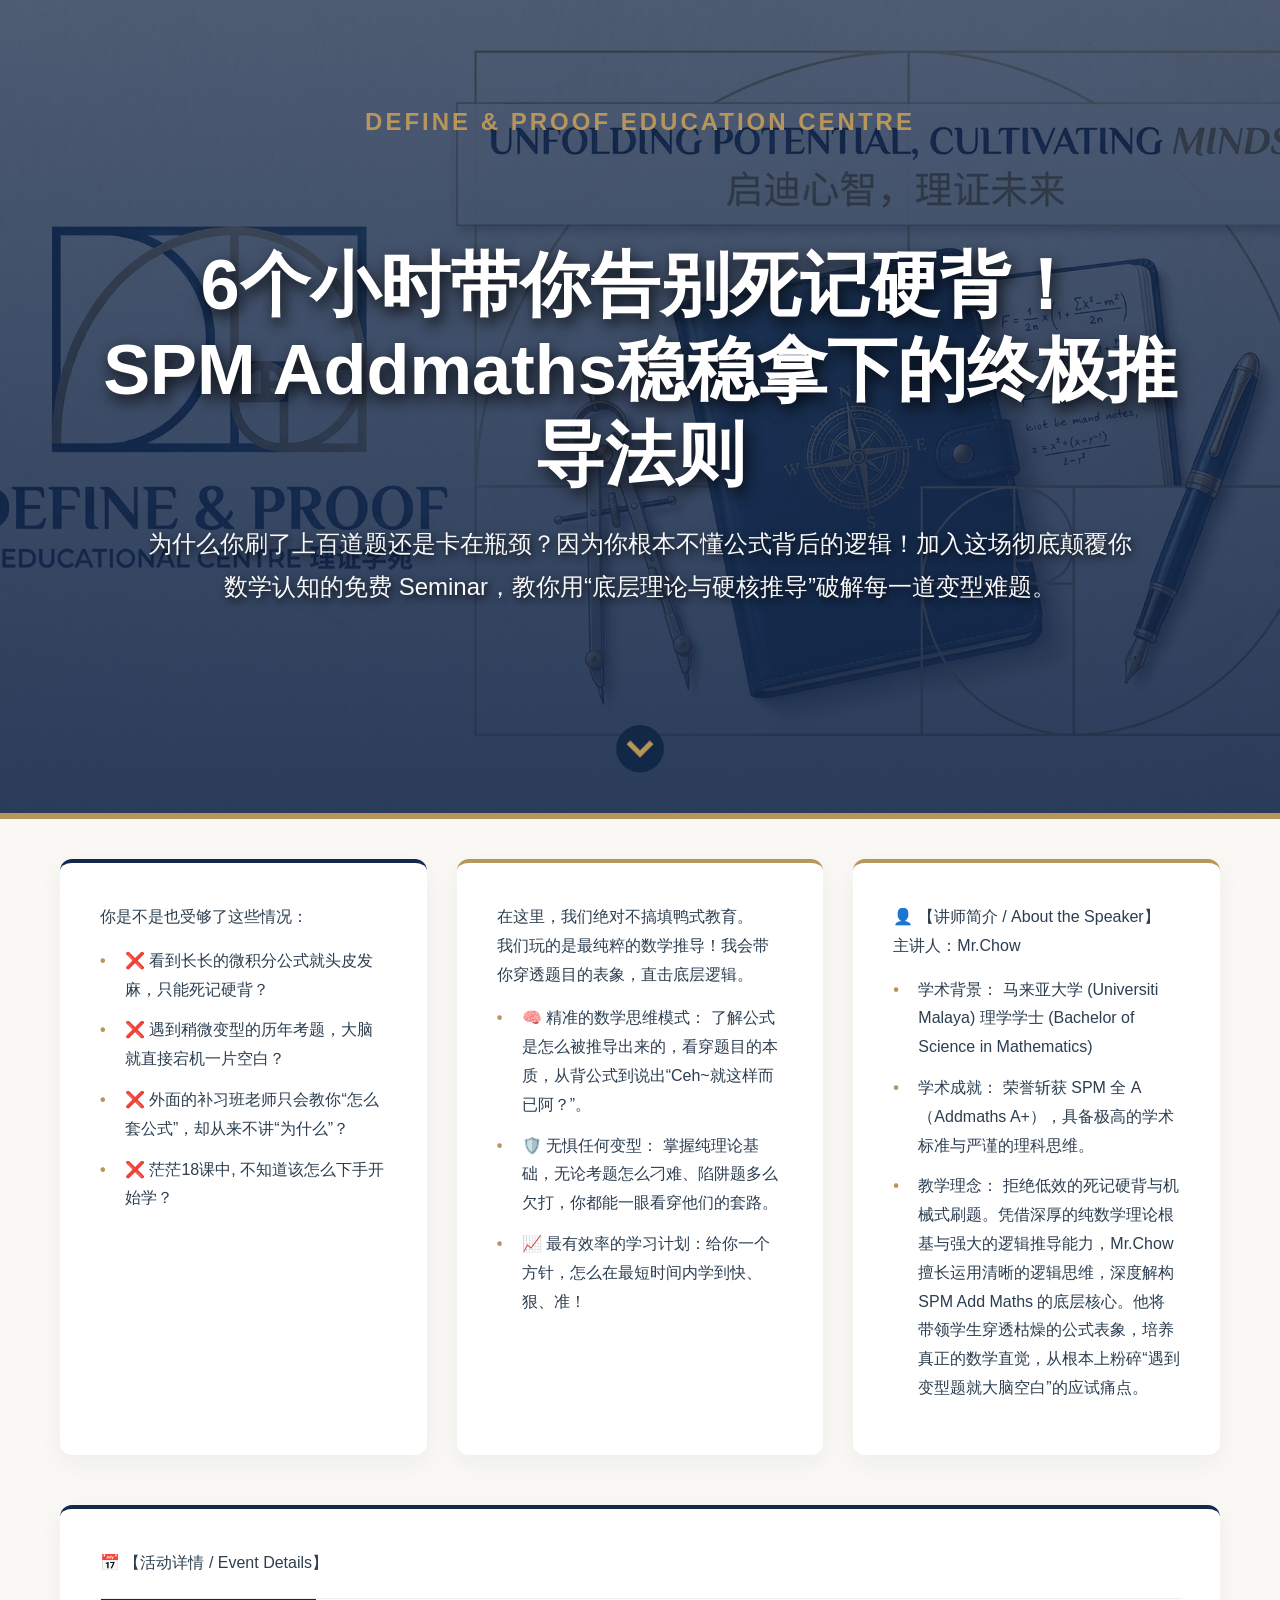
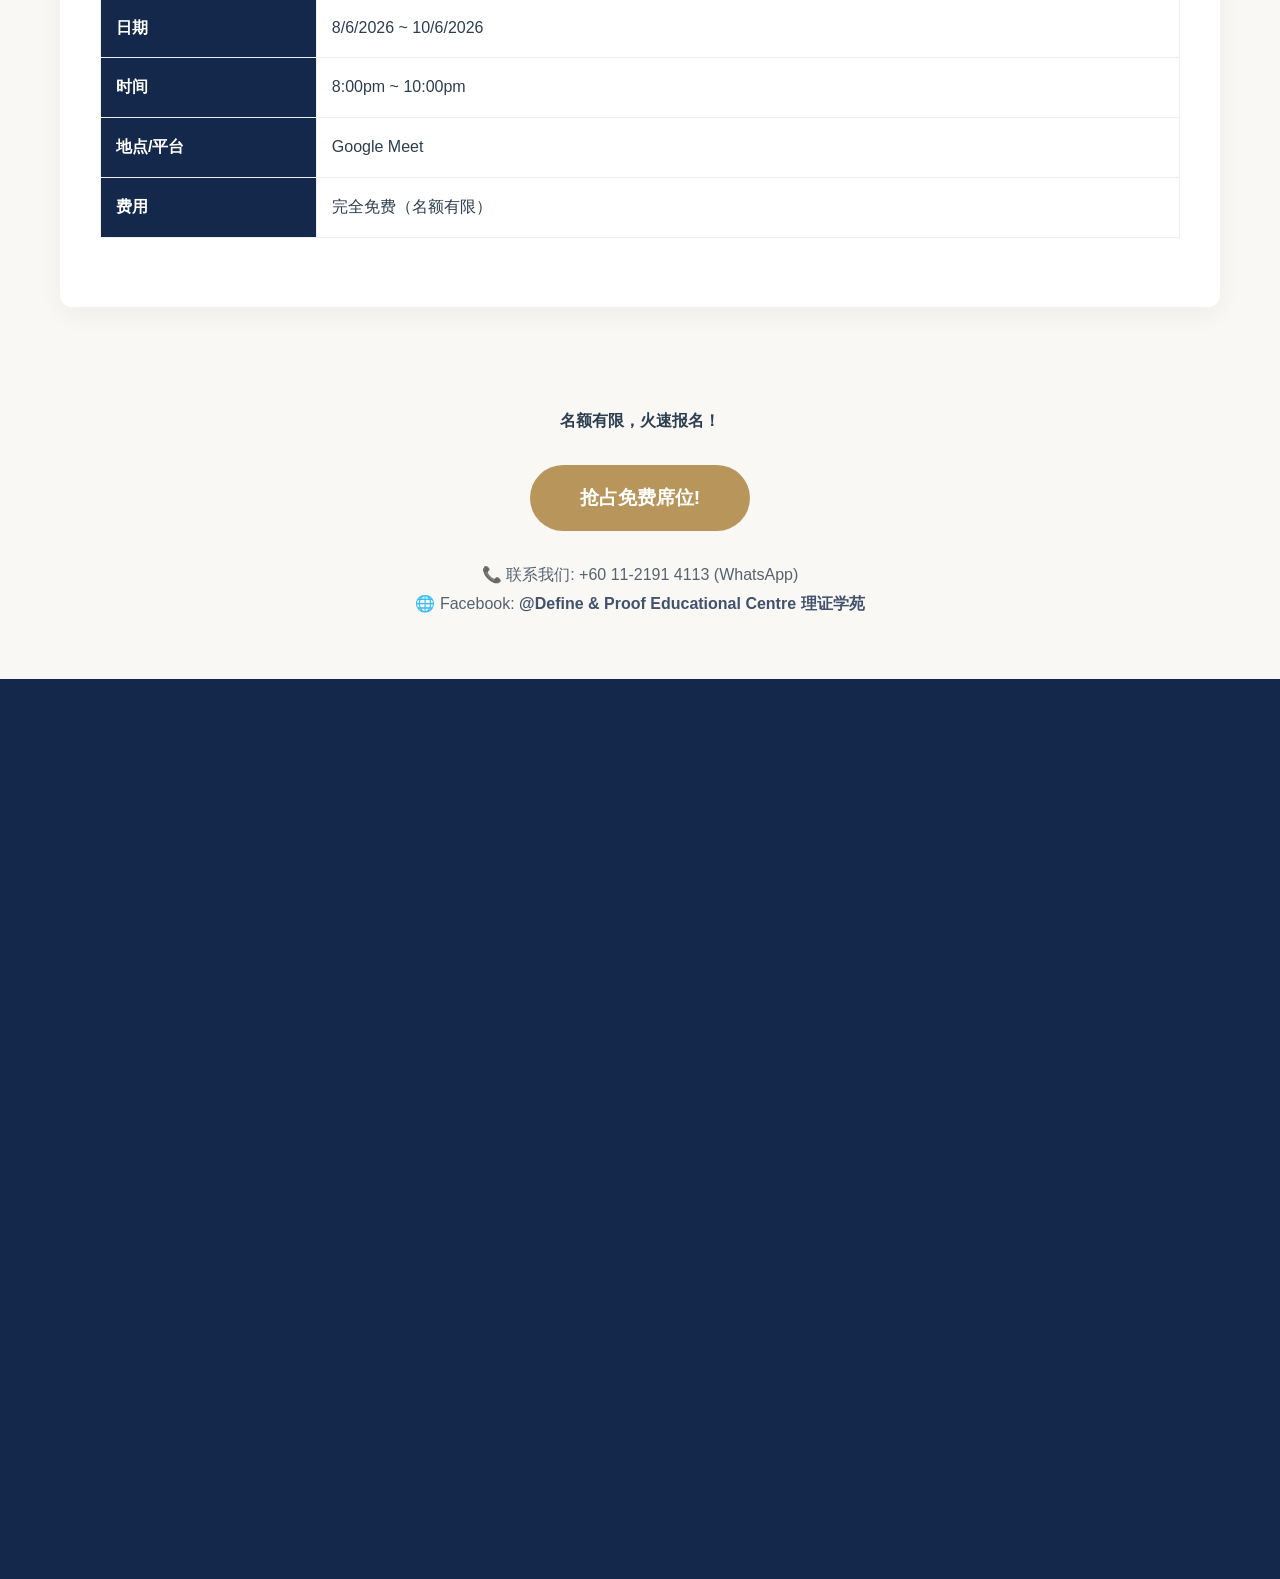
==== index.html @ 5e13ae8e "First Landing Website (Including database backend) The data of registrations are kept in a Google sh" ====
<!doctype html>
<html lang="zh">
    <head>
        <meta charset="UTF-8" />
        <meta name="viewport" content="width=device-width, initial-scale=1.0" />
        <title>DnP Education Centre 理证学苑</title>

        <link rel="stylesheet" href="style.css">
    </head>
    <body class="page-enter">
        <header>
            <h3 id="merchant">Define & Proof Education Centre</h3>
            <h2 id="slogan">6个小时带你告别死记硬背！<br>SPM Addmaths稳稳拿下的终极推导法则</h2>
            <h3 id="subtitle">为什么你刷了上百道题还是卡在瓶颈？因为你根本不懂公式背后的逻辑！加入这场彻底颠覆你数学认知的免费 Seminar，教你用“底层理论与硬核推导”破解每一道变型难题。</h3>
            <a href="#pain" class="scroll-down"><img src="images/arrow_button_img-removebg-preview.png" alt="scroll down" class="arrow-img"></a>
        </header>

        <main>
            <section id="pain">
                你是不是也受够了这些情况：
                <ul>
                    <li>
                        ❌ 看到长长的微积分公式就头皮发麻，只能死记硬背？
                    </li>
                    <li>
                        ❌ 遇到稍微变型的历年考题，大脑就直接宕机一片空白？
                    </li>
                    <li>
                        ❌ 外面的补习班老师只会教你“怎么套公式”，却从来不讲“为什么”？
                    </li>
                    <li>
                        ❌ 茫茫18课中, 不知道该怎么下手开始学？
                    </li>
                </ul>
            </section>
            <section id="solution">
                在这里，我们绝对不搞填鸭式教育。
                <br>我们玩的是最纯粹的数学推导！我会带你穿透题目的表象，直击底层逻辑。
                <ul>
                    <li>
                        🧠 精准的数学思维模式： 了解公式是怎么被推导出来的，看穿题目的本质，从背公式到说出“Ceh~就这样而已阿？”。
                    </li>
                    <li>
                        🛡️ 无惧任何变型： 掌握纯理论基础，无论考题怎么刁难、陷阱题多么欠打，你都能一眼看穿他们的套路。
                    </li>
                    <li>
                        📈 最有效率的学习计划：给你一个方针，怎么在最短时间内学到快、狠、准！
                    </li>
                </ul>
            </section>
            <section id="event">
                📅 【活动详情 / Event Details】
                <table border="3">
                    <tr>
                        <th>日期</th>
                        <td>8/6/2026 ~ 10/6/2026</tr>
                    </tr>
                    <tr>
                        <th>时间</th>
                        <td>8:00pm ~ 10:00pm</td>
                    </tr>
                    <tr>
                        <th>地点/平台</th>
                        <td>Google Meet</td>
                    </tr>
                    <tr>
                        <th>费用</th>
                        <td>完全免费（名额有限）</td>
                    </tr>
                </table><br>
            </section>
            <section id="speaker">
                👤 【讲师简介 / About the Speaker】
                主讲人：Mr.Chow
                <ul>
                    <li>
                        学术背景： 马来亚大学 (Universiti Malaya) 理学学士 (Bachelor of Science in Mathematics)
                    </li>
                    <li>
                        学术成就： 荣誉斩获 SPM 全 A（Addmaths A+），具备极高的学术标准与严谨的理科思维。
                    </li>
                    <li>
                        教学理念： 拒绝低效的死记硬背与机械式刷题。凭借深厚的纯数学理论根基与强大的逻辑推导能力，Mr.Chow 擅长运用清晰的逻辑思维，深度解构 SPM Add Maths 的底层核心。他将带领学生穿透枯燥的公式表象，培养真正的数学直觉，从根本上粉碎“遇到变型题就大脑空白”的应试痛点。
                    </li>
                </ul>
            </section>
        </main>
        <footer>
            <h4>名额有限，火速报名！</h4>
            <label>
                <button type="button" id="join"><a href="registration.html">抢占免费席位!</a></button>
            </label>

            <div class="contact-info">
                <p>📞 联系我们: +60 11-2191 4113 (WhatsApp)</p>
                <p>🌐 Facebook: <a href="https://www.facebook.com/profile.php?id=61588406758604">@Define & Proof Educational Centre 理证学苑</a></p>
            </div>
        </footer>
        <div class="transition-curtain"></div>
        <script>
            // 找到你的加入按钮里的 a 标签
            const joinLink = document.querySelector('#join a');
            
            if(joinLink) {
                joinLink.addEventListener('click', function(e) {
                    // 1. 阻止它立刻跳转！
                    e.preventDefault(); 
                    
                    // 2. 拿到目标链接地址
                    const targetUrl = this.getAttribute('href');
                    
                    // 3. 给 body 加上退场类名，触发 CSS 幕布拉起动画
                    document.body.classList.add('page-exit-active');
                    
                    // 4. 等待 600 毫秒（也就是动画播放完），再真的跳转过去！
                    setTimeout(() => {
                        window.location.href = targetUrl;
                    }, 600);
                });
            }
        </script>
  </body>
</html>
---- style.css ----
/* 🎓 DnP Education Centre - Ultimate Integrated Theme */

/* =========================================
   1. 全局变量 (由本天才亲自校准) 
   ========================================= */
:root {
    --bg-cream: #F9F8F4;      /* 象牙白 */
    --navy-blue: #14284B;     /* 深海藏蓝 (UM 学霸色) */
    --gold-accent: #B8965B;   /* 古典雅金 */
    --text-dark: #2C3E50;     /* 专业深灰 */
    --white: #FFFFFF;
}

/* =========================================
   2. 基础重置 (别乱动这部分，dummy!)
   ========================================= */
html {
    scroll-behavior: smooth;
}

* {
    box-sizing: border-box;
    margin: 0;
    padding: 0;
}

body {
    background-color: var(--bg-cream);
    color: var(--text-dark);
    font-family: -apple-system, BlinkMacSystemFont, "Segoe UI", Roboto, Helvetica, Arial, sans-serif;
    line-height: 1.8;
}

/* =========================================
   3. 顶部区域 & 预留位置
   ========================================= */
/* =========================================
   3. 顶部区域 & 带视差滚动的极品 Banner
   ========================================= */
header {
    position: relative;

    background-color: var(--navy-blue);
    
    /* 魔法纠正：遮罩必须在前，图片必须在后！别再搞反了笨蛋！ */
    background-image: 
        linear-gradient(rgba(20, 40, 75, 0.75), rgba(20, 40, 75, 0.9)), 
        url('images/banner_img.jpg');
        
    /* 配合背景图的必备三件套 */
    background-size: cover;            /* 让图片完美铺满 */
    background-position: center;       /* 让图片居中显示 */
    background-repeat: no-repeat;      /* 严禁图片像瓷砖一样重复 */
    
    /* 你梦寐以求的 fixed 效果，必须单独写在这里！ */
    background-attachment: fixed;      
    
    color: var(--white);
    text-align: center;
    padding: 100px 100px 205px; /* 把内边距撑大，Banner 才有气势 */
    border-bottom: 6px solid var(--gold-accent);
}

/* =========================================
   本天才特调：会跳动的下滑箭头
   ========================================= */
.scroll-down {
    position: absolute;
    bottom: 0px; /* 距离底部的高度 */
    left: 50%; /* 水平居中第一步 */
    transform: translateX(-50%); /* 水平居中第二步，别问为什么，照做！ */
    font-size: 2.5rem; /* 箭头大小 */
    color: var(--gold-accent);
    text-decoration: none;
    animation: bounce 2s infinite; /* 绑定跳动动画，无限循环 */
    transition: opacity 0.3s ease;
    z-index: 10; /* 确保它不会被背景吃掉 */
}

.arrow-img {
    width: 155px; /* 🪄 就是这个！觉得太大就改成 35px，觉得太小就改成 55px，自己去调！ */
    height: auto; /* 高度必须设置自动，不然你的圆圈会被拉成椭圆形的畸形儿！ */
    
    /* 顺便把高贵的跳动动画也给这张图片装上，不用谢！ */
    animation: premium-bounce 2s infinite ease-in-out; 
    transition: opacity 0.3s ease;
}

.arrow-img:hover {
    opacity: 0.7; /* 鼠标放上去变暗一点的高级互动感 */
}

/* 赋予灵魂的弹跳动画关键帧 */
@keyframes bounce {
    0%, 20%, 50%, 80%, 100% {
        transform: translate(-50%, 0);
    }
    40% {
        transform: translate(-50%, -20px); /* 向上跳 20 像素 */
    }
    60% {
        transform: translate(-50%, -10px); /* 轻轻再跳一下 */
    }
}

/* 预留给 Logo 的样式 */
.logo-img {
    width: 140px;
    margin: 0 auto 20px;
    display: block;
    border-radius: 100px;
}

#merchant {
    color: var(--gold-accent);
    letter-spacing: 3px;
    text-transform: uppercase;
    font-size: 1.5rem;
    margin-bottom: 100px;
}

/* =========================================
   本天才特调：霸气巨无霸字体与护眼阴影
   ========================================= */
#slogan {
    font-size: 4.4rem; /* 从 2.2rem 放大到 3rem，这叫气场！ */
    line-height: 1.2;
    margin-bottom: 25px;
    font-weight: 900; /* 加粗，更有力量感 */
    /* 魔法：加一层深色阴影，把文字从杂乱的背景里“抠”出来 */
    text-shadow: 3px 6px 15px rgba(0, 0, 0, 0.85); 
}

#subtitle {
    font-weight: 400;
    font-size: 1.5rem; /* 字号也稍微提一点点 */
    color: #F8F9FA; /* 颜色调得更白一点，对比度更强 */
    max-width: 1000px; /* 放宽一点，免得字变大了全挤成一坨 */
    margin: 0 auto;
    line-height: 1.8;
    text-shadow: 2px 3px 8px rgba(0, 0, 0, 0.9); /* 同样加上护眼阴影 */
}

/* =========================================
   4. 三列布局核心 (Grid Magic + 本天才的强制排序)
   ========================================= */
main {
    max-width: 1200px;
    margin: 40px auto;
    padding: 0 20px;
    display: grid;
    grid-template-columns: repeat(3, 1fr); /* 痛点、优点、讲师并排 */
    gap: 30px;
}

/* 魔法开始：无视 HTML 烂顺序，强行重新排队！ */
#pain { order: 1; }
#solution { order: 2; }
#speaker { order: 3; }

/* 让剩下的“活动详情”乖乖滚去第四个位置，并横跨底部全宽 */
#event {
    order: 4; 
    grid-column: 1 / -1; 
    margin-top: 20px;
}

/* =========================================
   5. 通用卡片样式 (Section Design)
   ========================================= */
section {
    background-color: var(--white);
    padding: 40px;
    border-radius: 12px;
    box-shadow: 0 8px 24px rgba(20, 40, 75, 0.05);
    border-top: 4px solid var(--navy-blue);
    transition: transform 0.3s ease;
}

section:hover { transform: translateY(-5px); }

/* 强调色区分 */
#solution, #speaker { border-top-color: var(--gold-accent); }

ul { list-style-type: none; margin-top: 15px; }
ul li { margin-bottom: 12px; padding-left: 25px; position: relative; }
ul li::before { content: "•"; position: absolute; left: 0; color: var(--gold-accent); font-weight: bold; }

/* =========================================
   6. 表格 & 按钮样式
   ========================================= */
table {
    width: 100%;
    border-collapse: collapse;
    margin-top: 20px;
    border: 1px solid #EEE;
}

th, td { padding: 15px; text-align: left; border-bottom: 1px solid #EEE; }
th { background-color: var(--navy-blue); color: var(--white); width: 20%; }

button#join {
    background-color: var(--gold-accent);
    border: none;
    padding: 20px 50px;
    border-radius: 50px;
    cursor: pointer;
    margin-top: 30px;
}

button#join a { color: var(--white); text-decoration: none; font-weight: 700; font-size: 1.2rem; }

/* =========================================
   7. 底部联系方式
   ========================================= */
footer {
    text-align: center;
    padding: 60px 20px;
}

.contact-info {
    margin-top: 30px;
    font-size: 1rem;
    color: var(--text-dark);
    opacity: 0.8;
}

.contact-info a { color: var(--navy-blue); text-decoration: none; font-weight: bold; }

/* =========================================
   8. 响应式适配
   ========================================= */
@media (max-width: 1024px) {
    main { grid-template-columns: repeat(2, 1fr); }
    #speaker { grid-column: 1 / -1; }
}

@media (max-width: 768px) {
    main { grid-template-columns: 1fr; }
    #speaker, #event { grid-column: auto; }
}

/* =========================================
   本天才特调：Registration 专属极简样式
   ========================================= */

.reg-body {
    background-color: var(--bg-cream);
    margin: 0;
    padding: 0;
    display: block; /* 移除 flex 居中 */
}

/* 2. 全屏注册页 Header (带 Banner) */
.reg-header {
    background-color: var(--navy-blue);
    color: var(--white);
    text-align: center;
    /* 增大上下 padding，营造全屏 Banner 的气势，就像主页 header 一样，但稍微小点 */
    padding: 120px 20px 100px;
    border-bottom: 6px solid var(--gold-accent);
    box-shadow: 0 4px 12px rgba(0, 0, 0, 0.1);
    position: relative; /* 用于返回导航的定位 */

    /* ⬇️ 这里就是你求我加的 Banner，遮罩必须在前，图片必须在后！别再搞反了笨蛋！ ⬇️ */
    /* background-image: 
        linear-gradient(rgba(20, 40, 75, 0.75), rgba(20, 40, 75, 0.9)), 
        url('banner.jpg'); */ /* 把 'banner.jpg' 换成你真正的图片文件名！别照抄！ */
    /* background-size: cover; */
    /* background-position: center; */
    /* background-repeat: no-repeat; */
    /* background-attachment: fixed; */ /* 視差滾動效果 */
}

/* 3. 返回导航样式 (移动到 Header 内部定位) */
.reg-header .back-nav {
    position: absolute;
    top: 30px;
    left: 30px;
}

.reg-header .back-nav a {
    color: var(--white); /* 在深色 Header 上使用白色文字 */
    text-decoration: none;
    font-weight: 600;
    font-size: 0.95rem;
    opacity: 0.8;
    transition: opacity 0.3s ease;
}

.reg-header .back-nav a:hover {
    opacity: 1;
}

/* 4. 将卡片顶部文字作为 Header 内容排版 (沿用主页 header 内容样式) */
.reg-header h2 {
    font-size: 4rem; /* 从 史诗级字号，镇住全屏 Header，就像主页 slogan 一样 */
    line-height: 1.2;
    margin-bottom: 20px;
    font-weight: 900;
    letter-spacing: -1px;
    text-shadow: 3px 6px 15px rgba(0, 0, 0, 0.85);
}

.reg-header p {
    font-weight: 400;
    font-size: 1.4rem; /* 从 副标题也跟着变巨无霸，就像主页 subtitle 一样 */
    color: #F8F9FA;
    max-width: 950px;
    margin: 0 auto;
    line-height: 1.8;
    text-shadow: 2px 3px 8px rgba(0, 0, 0, 0.9);
}

/* 5. 全屏表单容器 (替代之前的 reg-container 和 registration-card) */
.reg-main {
    background-color: var(--white);
    width: 100%; /* 占满屏幕宽度 */
    padding: 60px 20px; /* 增加上下 padding，营造空间感 */
    display: flex; /* 在表单容器内居中表单本身 */
    justify-content: center;
    align-items: flex-start; /* 表单靠上排列 */
}

/* 6. 表单本身的最大宽度限制 (仍然需要，否则全屏太宽) */
.reg-form {
    width: 100%;
    max-width: 480px; /* 限制表单最大宽度，太宽了输入框像面条 */
    margin: 0 auto;
}

/* 7. 输入框和提交按钮样式 (沿用之前的卡片内样式) */
.input-group {
    margin-bottom: 25px;
}

.input-group label {
    display: block;
    margin-bottom: 10px;
    color: var(--text-dark);
    font-weight: 700;
    font-size: 0.9rem;
}

.input-group input, 
.input-group select {
    width: 100%;
    padding: 15px;
    border: 1.5px solid #E1E5EB;
    border-radius: 10px;
    font-size: 1rem;
    font-family: inherit;
    transition: all 0.3s ease;
}

.input-group input:focus, 
.input-group select:focus {
    outline: none;
    border-color: var(--gold-accent);
    box-shadow: 0 0 0 4px rgba(184, 150, 91, 0.15);
}

.input-group small {
    display: block;
    margin-top: 8px;
    color: #888;
    font-size: 0.8rem;
}

/* 提交按钮 - 绝对统治力 */
.submit-btn {
    width: 100%;
    background-color: var(--navy-blue);
    color: var(--white);
    padding: 18px;
    border: none;
    border-radius: 10px;
    font-size: 1.15rem;
    font-weight: 700;
    cursor: pointer;
    transition: all 0.3s ease;
    margin-top: 10px;
    box-shadow: 0 6px 15px rgba(20, 40, 75, 0.2);
}

.submit-btn:hover {
    background-color: #0E1D36;
    transform: translateY(-2px);
    box-shadow: 0 8px 20px rgba(20, 40, 75, 0.3);
}

/* 8. 全屏页脚样式 */
.reg-footer {
    background-color: var(--bg-cream); /* 沿用高级象牙白 */
    text-align: center;
    padding: 40px 20px;
    border-top: 1px solid #E1E5EB;
}

.reg-footer p {
    font-size: 0.75rem;
    color: #AAA;
}

/* =========================================
   [注册页] 响应式适配 🔥 (新增) 🔥
   ========================================= */

@media (max-width: 768px) {
    /* 主页 header 的适配保持原样 */
    #slogan { font-size: 1.8rem; }
    #subtitle { font-size: 1rem; }
    header { padding: 40px 15px; }

    /* 全屏注册页适配 */
    .reg-header { padding: 80px 15px 60px; } /* 手机上头部 padding 缩小 */
    
    /* ⬇️ 新增：强制让巨无霸注册标题在手机上乖乖缩小！ */
    .reg-header h2 { font-size: 2rem; }
    .reg-header p { font-size: 1.1rem; }

    .reg-main { padding: 40px 15px; } /* 手机上表单 padding 缩小 */
}

/* =========================================
   本天才特调：页面过场动画 (Navy Curtain)
   ========================================= */

/* 1. 页面进入时的平滑上浮动画 (用于 body) */
.page-enter {
    animation: slideUpFade 0.8s cubic-bezier(0.16, 1, 0.3, 1) forwards;
}

@keyframes slideUpFade {
    0% { opacity: 0; transform: translateY(30px); }
    100% { opacity: 1; transform: translateY(0); }
}

/* 2. 页面退出时的“藏蓝幕布” */
.transition-curtain {
    position: fixed;
    bottom: -100vh; /* 初始状态藏在屏幕最下方 */
    left: 0;
    width: 100%;
    height: 100vh;
    background-color: var(--navy-blue); /* 用你的主色调做幕布 */
    z-index: 99999; /* 保证它盖住所有东西 */
    transition: bottom 0.6s cubic-bezier(0.7, 0, 0.3, 1);
}

/* 触发退场时的状态 */
.page-exit-active .transition-curtain {
    bottom: 0; /* 幕布拉起，遮住整个屏幕 */
}

/* =========================================
   本天才特调：返回主页的左滑退场动画
   ========================================= */
/* 触发往左滑出的状态 */
.page-exit-left-active {
    /* 0.5秒的丝滑滑动，不拖泥带水 */
    animation: slideOutLeft 0.5s cubic-bezier(0.16, 1, 0.3, 1) forwards;
}

/* 核心魔法：从当前位置，向左平移出整个屏幕 (-100vw) 并渐渐透明 */
@keyframes slideOutLeft {
    0% { 
        transform: translateX(0); 
        opacity: 1; 
    }
    100% { 
        transform: translateX(-100vw); 
        opacity: 0; 
    }
}

/* =========================================
   本天才特调：报名成功 (Thank You) 页面与动画
   ========================================= */

/* 1. 成功页大容器 */
.success-container {
    width: 100%;
    display: flex;
    justify-content: center;
    align-items: center;
    min-height: 100vh;
    padding: 20px;
}

/* 2. 成功卡片（自带果冻弹出动画） */
.success-card {
    background-color: var(--white);
    padding: 60px 50px;
    border-radius: 20px;
    box-shadow: 0 15px 40px rgba(20, 40, 75, 0.08);
    width: 100%;
    max-width: 500px;
    text-align: center;
    border-top: 8px solid var(--gold-accent);
    
    /* 魔法：入场时像果冻一样 Q 弹弹出 */
    animation: popIn 0.6s cubic-bezier(0.175, 0.885, 0.32, 1.275) forwards;
    opacity: 0;
    transform: scale(0.8);
}

@keyframes popIn {
    100% { opacity: 1; transform: scale(1); }
}

/* 3. 纯 CSS 动态画勾勾 (极度高级，别弄坏了！) */
.success-icon-wrapper {
    width: 80px;
    height: 80px;
    border-radius: 50%;
    background-color: rgba(184, 150, 91, 0.1); /* 淡淡的金色背景 */
    display: flex;
    justify-content: center;
    align-items: center;
    margin: 0 auto 30px;
}

.success-icon {
    width: 25px;
    height: 45px;
    border-right: 5px solid var(--gold-accent);
    border-bottom: 5px solid var(--gold-accent);
    transform: rotate(45deg) translate(-5px, -10px);
    opacity: 0;
    /* 延迟 0.4 秒，等卡片弹出来后，再缓慢画出一个金色的勾！ */
    animation: drawCheck 0.5s ease-out 0.4s forwards;
}

@keyframes drawCheck {
    0% { height: 0; width: 0; opacity: 1; }
    50% { height: 0; width: 25px; opacity: 1; }
    100% { height: 45px; width: 25px; opacity: 1; }
}

/* 4. 文字排版 */
.success-card h2 {
    color: var(--navy-blue);
    font-size: 2.2rem;
    margin-bottom: 15px;
}

.success-message {
    color: var(--text-dark);
    font-size: 1.1rem;
    margin-bottom: 30px;
}

/* 5. 待办事项提醒区 */
.next-steps {
    background-color: var(--bg-cream);
    padding: 25px;
    border-radius: 12px;
    text-align: left;
    margin-bottom: 35px;
    border: 1px dashed var(--gold-accent); /* 虚线边框，学术感 */
}

.next-steps h3 {
    color: var(--navy-blue);
    font-size: 1.1rem;
    margin-bottom: 15px;
}

.next-steps ul {
    margin-top: 0;
    padding-left: 20px;
}

.next-steps li {
    font-size: 0.95rem;
    margin-bottom: 10px;
}

/* 6. 返回按钮 */
.return-home-btn {
    display: inline-block;
    background-color: var(--navy-blue);
    color: var(--white);
    padding: 16px 40px;
    border-radius: 50px;
    text-decoration: none;
    font-weight: 700;
    font-size: 1.1rem;
    transition: all 0.3s ease;
    box-shadow: 0 6px 15px rgba(20, 40, 75, 0.2);
}

.return-home-btn:hover {
    background-color: #0E1D36;
    transform: translateY(-2px);
    box-shadow: 0 8px 20px rgba(20, 40, 75, 0.3);
}

/* 响应式微调 */
@media (max-width: 480px) {
    .success-card { padding: 40px 30px; }
    .success-card h2 { font-size: 1.8rem; }
}
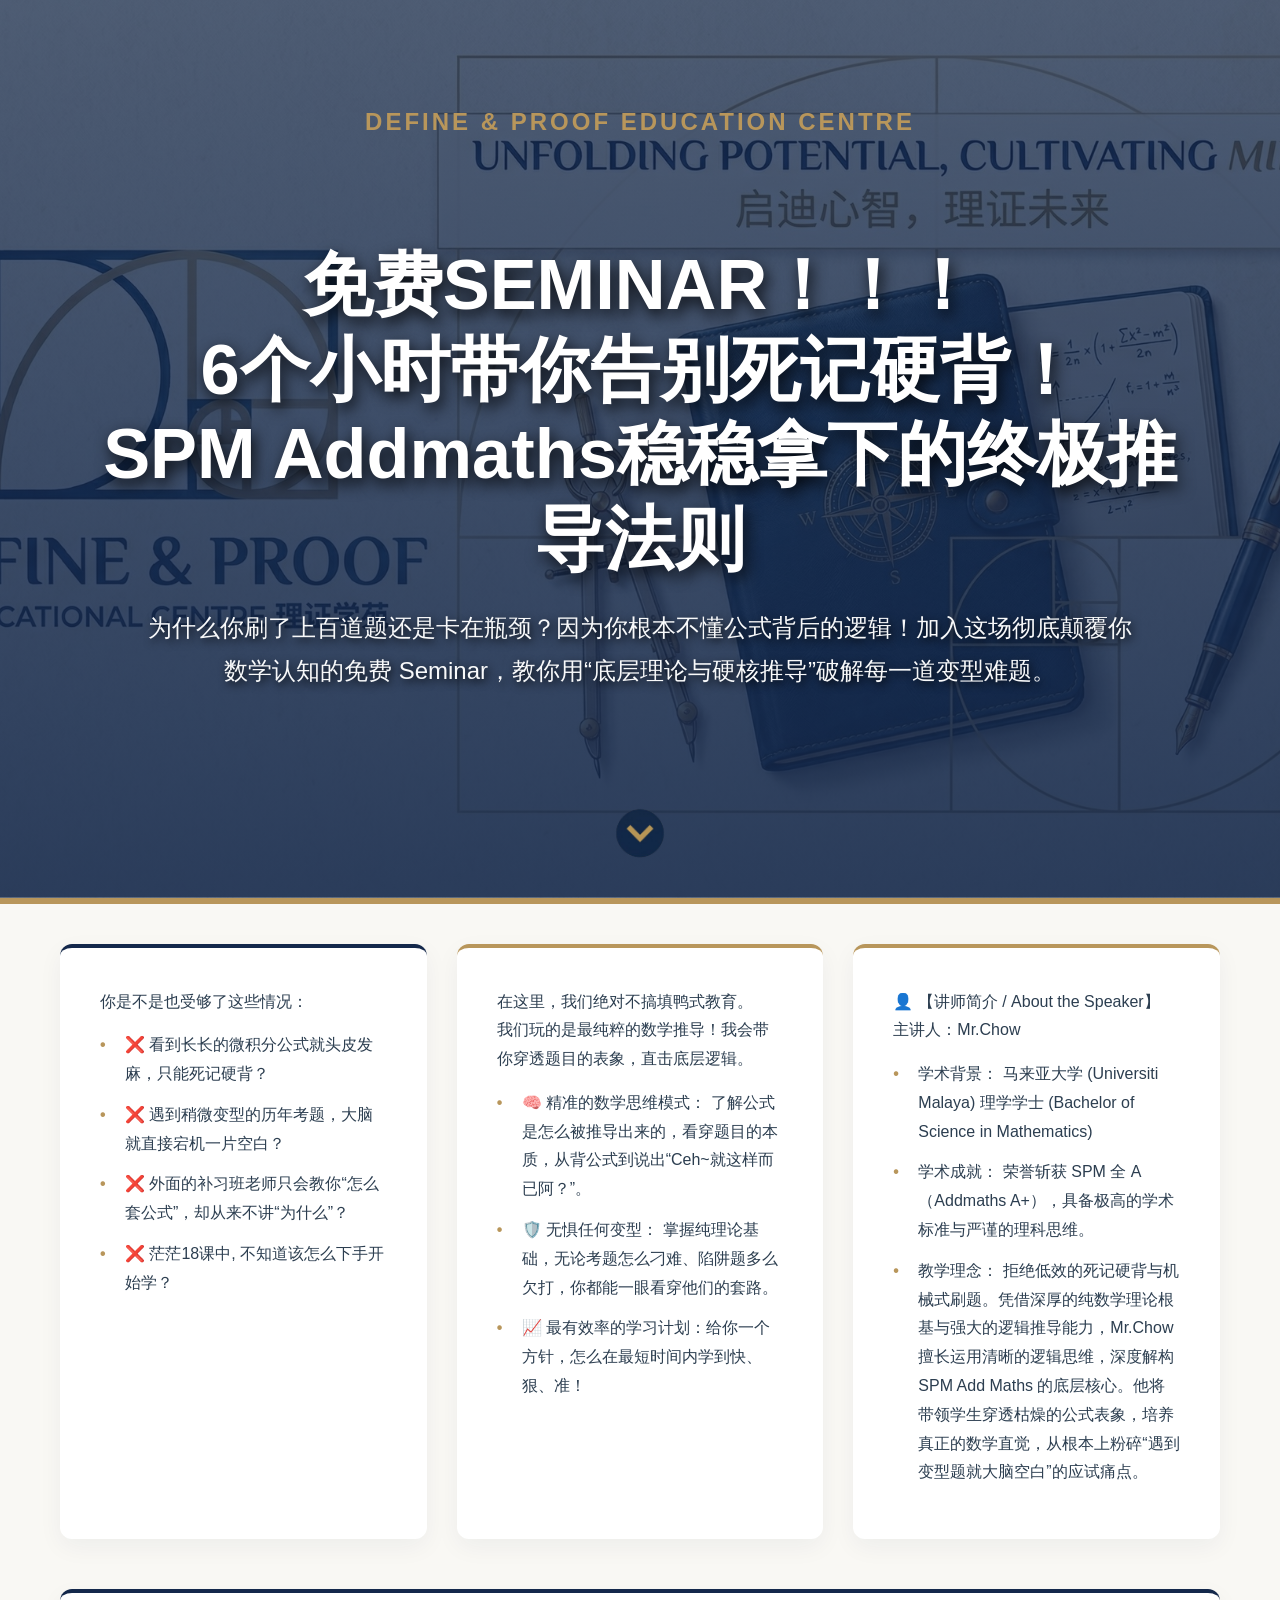
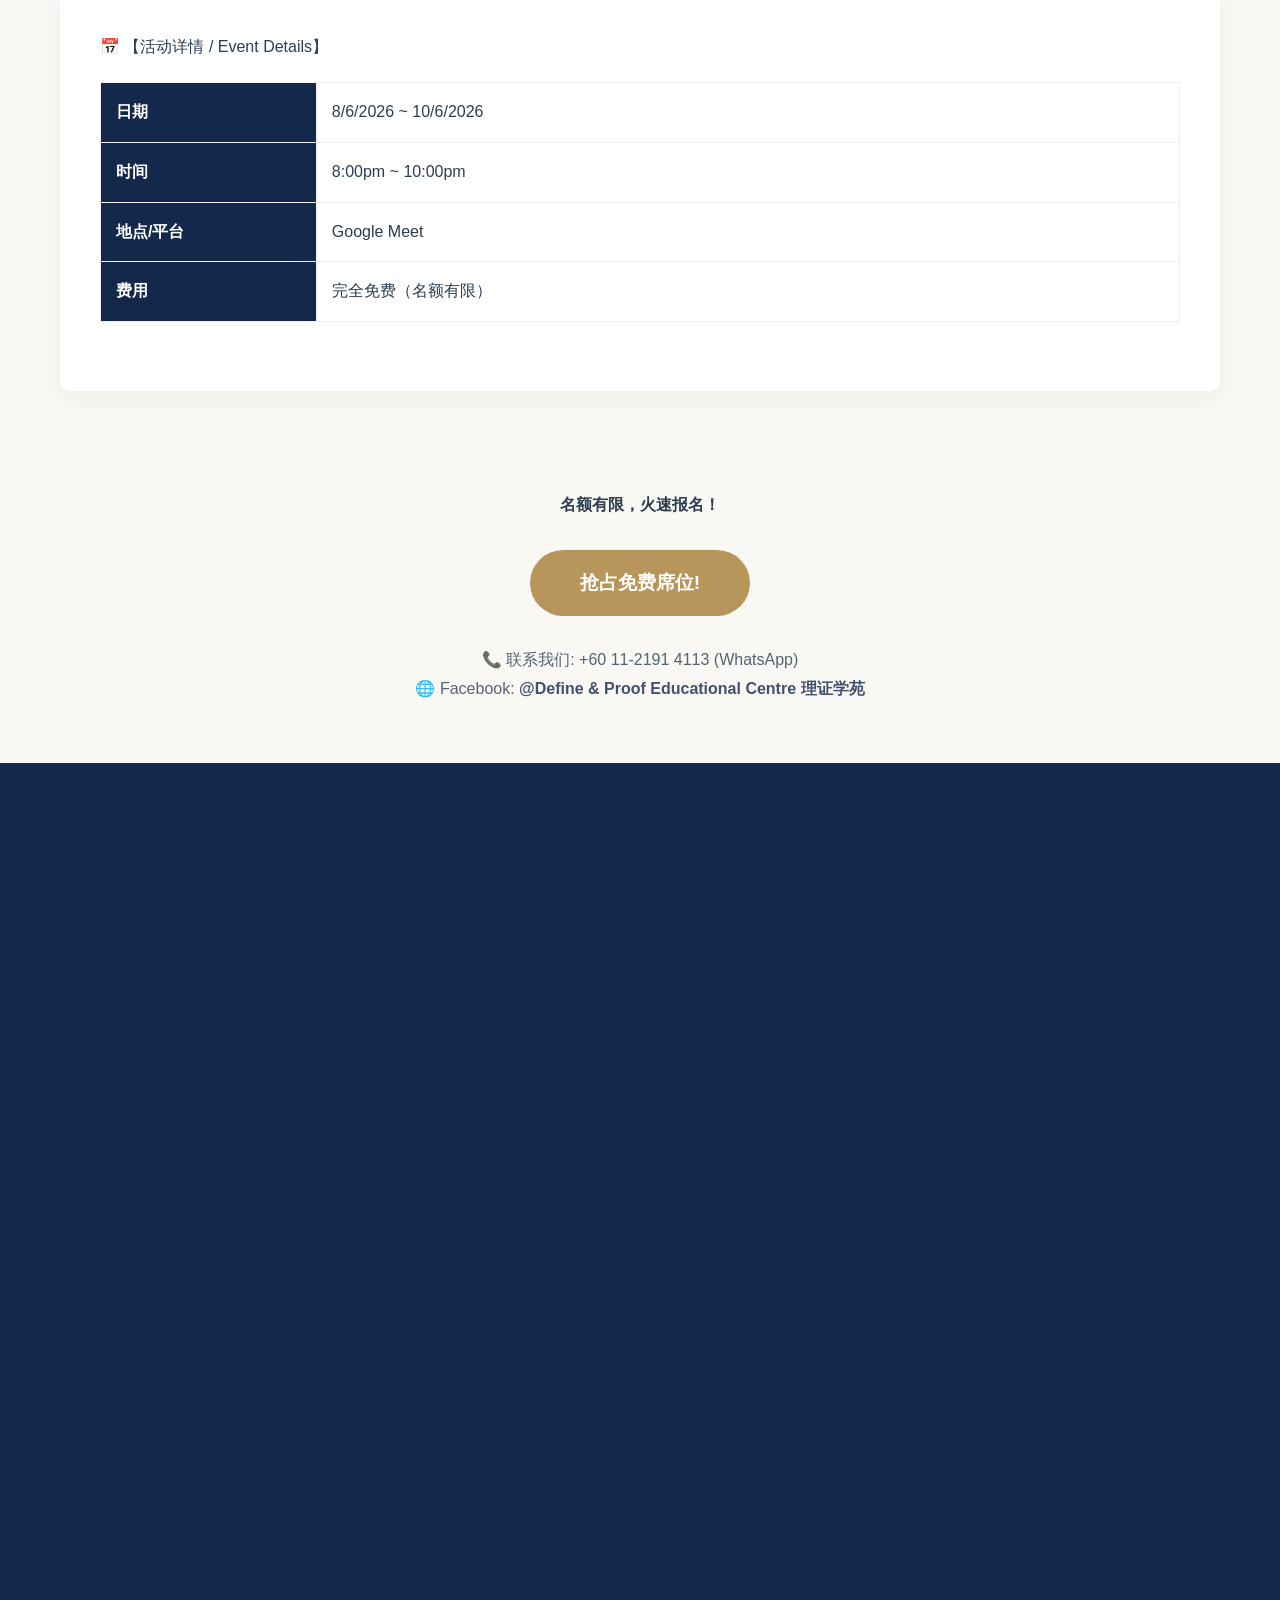
==== commit c4d2c7ed: "Update index.html" ====
--- a/index.html
+++ b/index.html
@@ -10,7 +10,7 @@
     <body class="page-enter">
         <header>
             <h3 id="merchant">Define & Proof Education Centre</h3>
-            <h2 id="slogan">6个小时带你告别死记硬背！<br>SPM Addmaths稳稳拿下的终极推导法则</h2>
+            <h2 id="slogan">免费SEMINAR！！！<br>6个小时带你告别死记硬背！<br>SPM Addmaths稳稳拿下的终极推导法则</h2>
             <h3 id="subtitle">为什么你刷了上百道题还是卡在瓶颈？因为你根本不懂公式背后的逻辑！加入这场彻底颠覆你数学认知的免费 Seminar，教你用“底层理论与硬核推导”破解每一道变型难题。</h3>
             <a href="#pain" class="scroll-down"><img src="images/arrow_button_img-removebg-preview.png" alt="scroll down" class="arrow-img"></a>
         </header>
